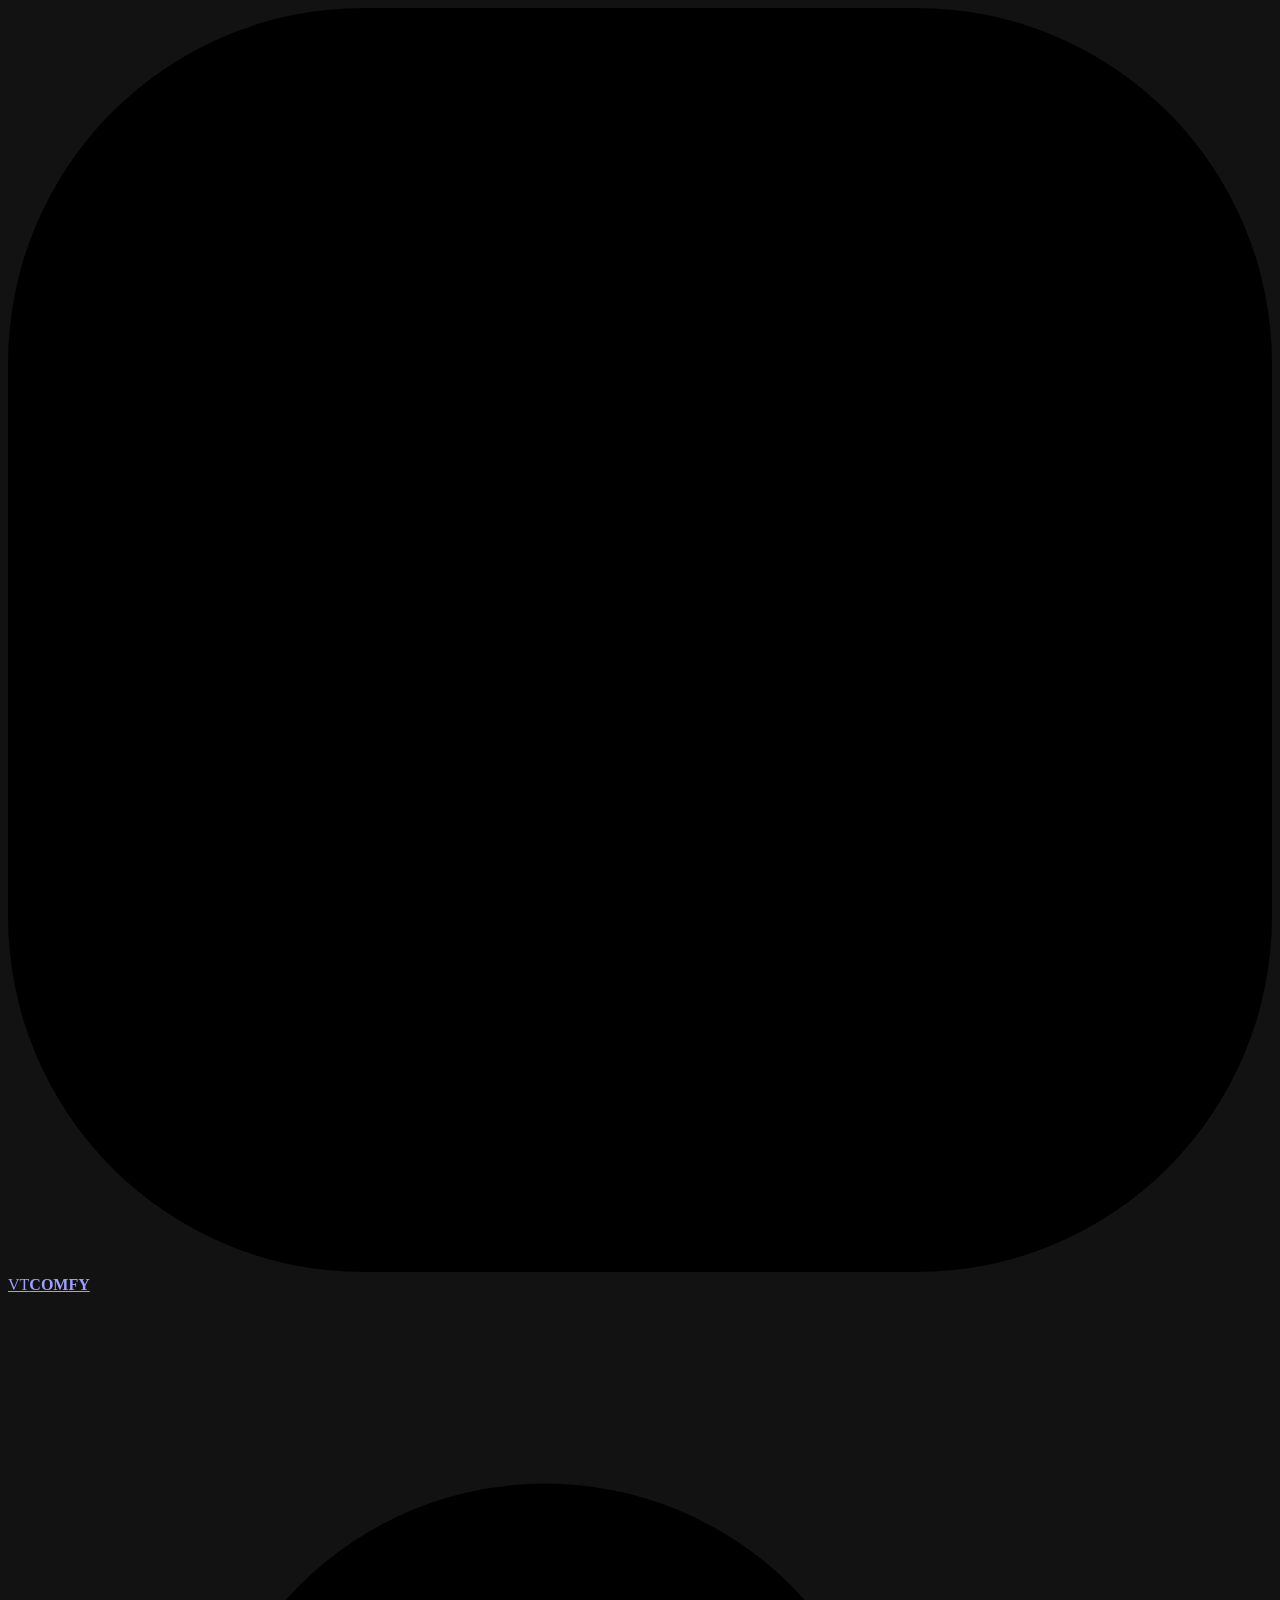
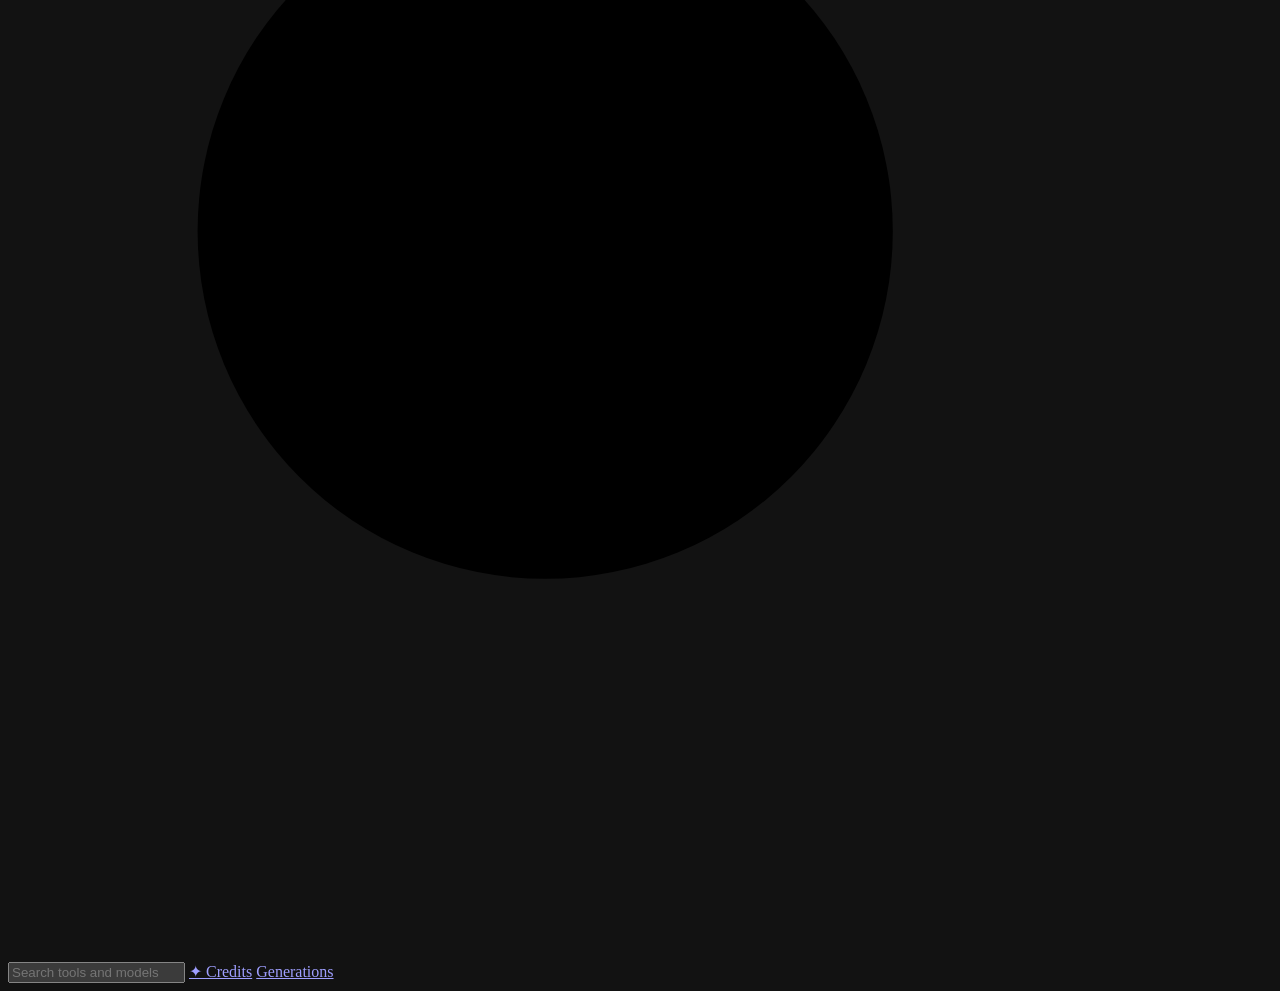
==== app/static/index.html @ 6db21778 "Adopt VTComfy creative studio interface" ====
<!doctype html>
<html lang="en">
<head>
<meta charset="utf-8">
<meta name="viewport" content="width=device-width, initial-scale=1">
<meta name="color-scheme" content="dark">
<meta name="theme-color" content="#0c0c0e">
<title>VTComfy</title>
<link rel="icon" href="data:image/svg+xml,%3Csvg xmlns='http://www.w3.org/2000/svg' viewBox='0 0 32 32'%3E%3Crect width='32' height='32' rx='9' fill='%23d1fe17'/%3E%3Ccircle cx='10' cy='11' r='3.2' fill='%23111'/%3E%3Ccircle cx='22' cy='21' r='3.2' fill='%23111'/%3E%3Cpath d='M10 11C18 11 14 21 22 21' stroke='%23111' stroke-width='2' fill='none'/%3E%3C/svg%3E">
<link rel="preconnect" href="https://fonts.googleapis.com">
<link rel="preconnect" href="https://fonts.gstatic.com" crossorigin>
<link rel="stylesheet" href="https://fonts.googleapis.com/css2?family=Inter:wght@400;500;600;700&family=Space+Grotesk:wght@500;700&display=swap">
<link rel="stylesheet" href="/static/style.css?v=39">
</head>
<body>
<header class="top">
  <a class="brand" href="#/" aria-label="VTComfy home">
    <svg class="mark" viewBox="0 0 32 32" aria-hidden="true"><rect width="32" height="32" rx="9"/><circle cx="10" cy="11" r="3.2"/><circle cx="22" cy="21" r="3.2"/><path d="M10 11C18 11 14 21 22 21"/></svg>
    <span>VT<b>COMFY</b></span>
  </a>
  <nav id="topnav" class="topnav" aria-label="Main"></nav>
  <div class="topright">
    <label class="search">
      <svg viewBox="0 0 20 20" aria-hidden="true"><circle cx="8.5" cy="8.5" r="5.5"/><path d="M13 13l4 4"/></svg>
      <input id="search" type="search" placeholder="Search tools and models" aria-label="Search tools and models" autocomplete="off">
    </label>
    <span id="mode" class="chip"></span>
    <a class="credits" href="#/usage" title="Credits and usage: partner models spend your Comfy credits">✦ Credits</a>
    <a id="gentoggle" class="gens" href="#/generations">Generations <b id="qcount" hidden>0</b></a>
  </div>
</header>
<div class="shell">
  <main id="main" class="canvas" tabindex="-1"></main>
</div>
<script src="/static/hub.js?v=39"></script>
<script src="/static/cinema.js?v=39"></script>
<script src="/static/app.js?v=39"></script>
</body>
</html>
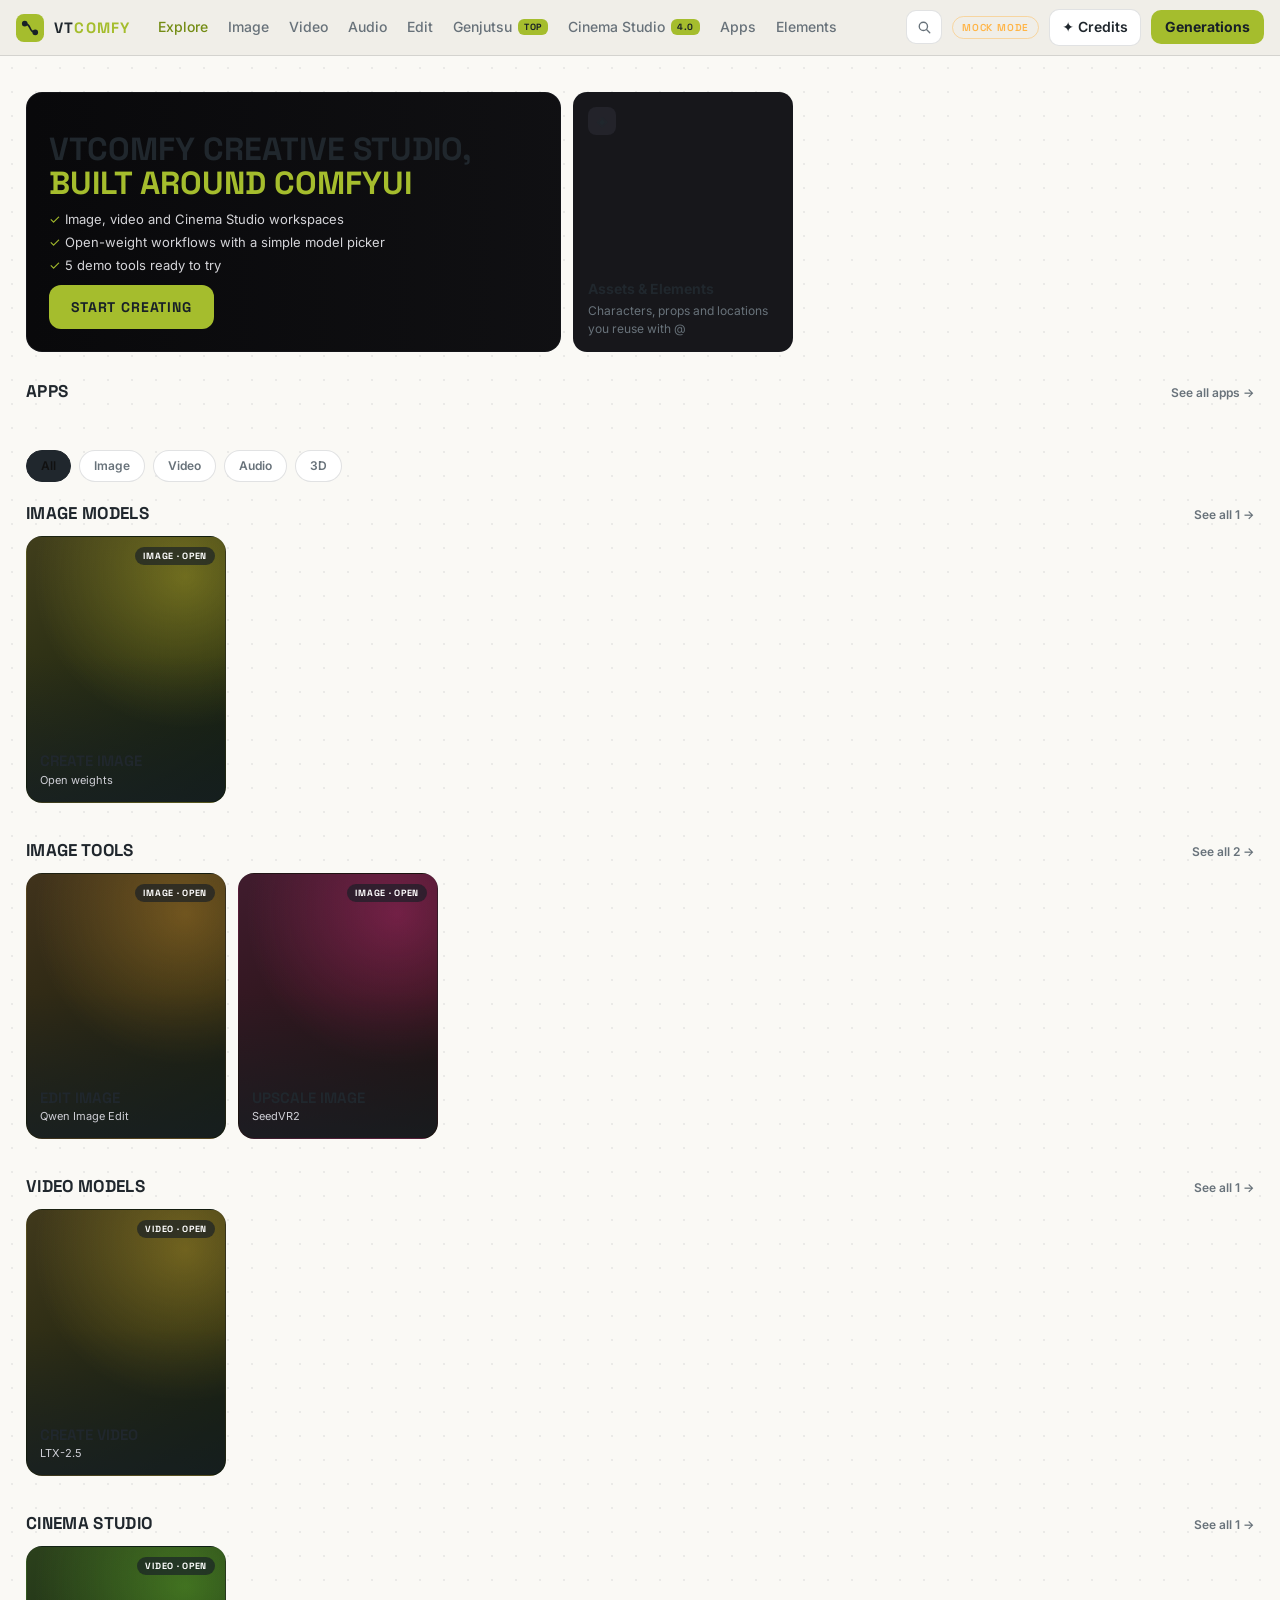
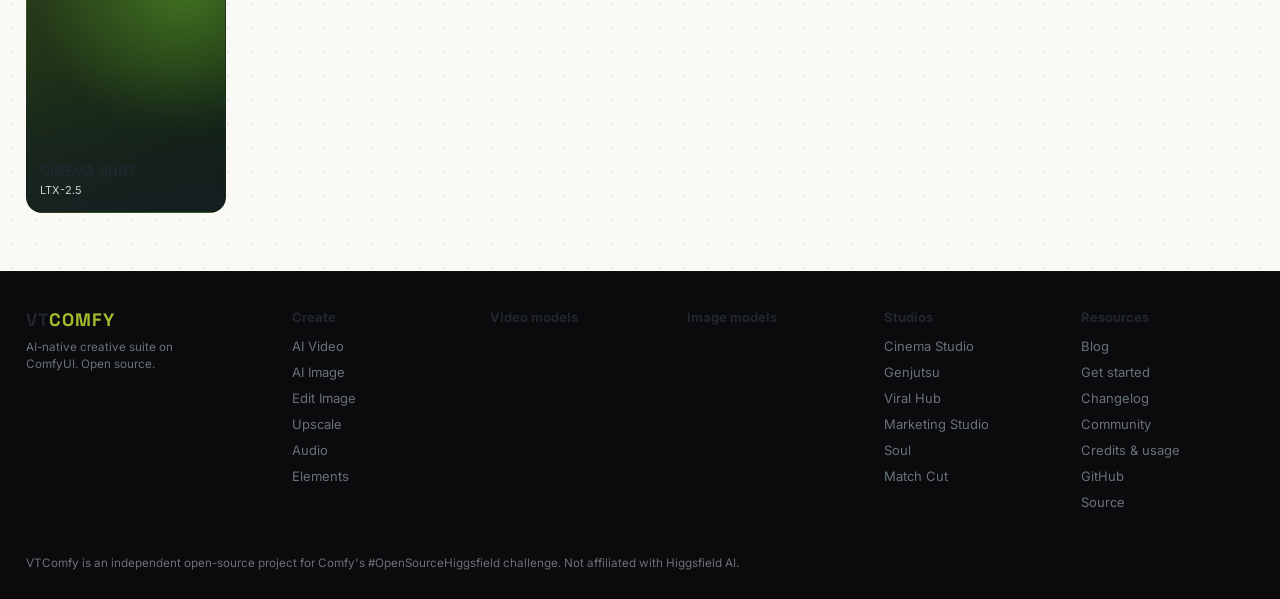
==== commit 15a75670: "Make VTComfy preview functional in demo mode" ====
--- a/app/static/index.html
+++ b/app/static/index.html
@@ -10,7 +10,7 @@
 <link rel="preconnect" href="https://fonts.googleapis.com">
 <link rel="preconnect" href="https://fonts.gstatic.com" crossorigin>
 <link rel="stylesheet" href="https://fonts.googleapis.com/css2?family=Inter:wght@400;500;600;700&family=Space+Grotesk:wght@500;700&display=swap">
-<link rel="stylesheet" href="/static/style.css?v=39">
+<link rel="stylesheet" href="style.css?v=40">
 </head>
 <body>
 <header class="top">
@@ -32,8 +32,8 @@
 <div class="shell">
   <main id="main" class="canvas" tabindex="-1"></main>
 </div>
-<script src="/static/hub.js?v=39"></script>
-<script src="/static/cinema.js?v=39"></script>
-<script src="/static/app.js?v=39"></script>
+<script src="hub.js?v=40"></script>
+<script src="cinema.js?v=40"></script>
+<script src="app.js?v=40"></script>
 </body>
 </html>
--- a/app/static/style.css
+++ b/app/static/style.css
@@ -0,0 +1,600 @@
+/* VTComfy: Higgsfield's layout (black chrome, lime accents, text top nav, left composer, generations feed)
+   with ComfyUI touches (dotted canvas, optional node-graph view with typed sockets). */
+:root {
+  color-scheme: dark;
+  --chrome: #0c0c0e;
+  --bg: #0f0f12;
+  --panel: #16161a;
+  --panel-2: #1d1d22;
+  --field: #1f1f25;
+  --node: #1c1a22;
+  --node-title: #141218;
+  --ink: #111;
+  --line: rgba(255, 255, 255, .09);
+  --line-2: rgba(255, 255, 255, .16);
+  --text: #f4f4f5;
+  --muted: #9a9aa3;
+  --accent: #d1fe17;
+  --accent-2: #f2ff59;
+  --warn: #ffb547; --bad: #ff7a7a; --good: #7ee08a; --info: #7db8ff;
+  --display: "Space Grotesk", "Inter", system-ui, sans-serif;
+  --body: Inter, system-ui, "Segoe UI", sans-serif;
+  --top: 56px;
+}
+* { box-sizing: border-box; }
+html, body { margin: 0; }
+body { background: var(--chrome); color: var(--text); font: 14px/1.45 var(--body); }
+a { color: inherit; }
+button, input, select, textarea { font: inherit; color: inherit; }
+:focus-visible { outline: 2px solid var(--accent); outline-offset: 2px; }
+.sr { position: absolute; width: 1px; height: 1px; overflow: hidden; clip: rect(0 0 0 0); white-space: nowrap; }
+.empty { color: var(--muted); font-size: 13px; }
+.grow { flex: 1; }
+.err { color: var(--bad); font-size: 13px; }
+
+/* ---------- top bar: logo + text nav (Higgsfield) ---------- */
+.top { position: sticky; top: 0; z-index: 20; display: flex; align-items: center; gap: 18px; height: var(--top); padding: 0 16px; background: var(--chrome); border-bottom: 1px solid var(--line); }
+.brand { display: flex; align-items: center; gap: 10px; text-decoration: none; font: 700 15px var(--display); letter-spacing: .08em; flex: none; }
+.brand b { color: var(--accent); }
+.mark { width: 28px; height: 28px; } .mark rect { fill: var(--accent); } .mark circle { fill: var(--ink); } .mark path { stroke: var(--ink); stroke-width: 2; fill: none; }
+.topnav { display: flex; align-items: center; gap: 0; min-width: 0; flex: 1; height: 100%; }
+.topnav::-webkit-scrollbar { display: none; }
+.topnav .navlink { display: inline-flex; align-items: center; gap: 6px; padding: 7px 10px; border-radius: 9px; text-decoration: none; color: var(--muted); font-weight: 500; white-space: nowrap; }
+.topnav .navlink:hover, .navitem:focus-within .navlink { color: var(--text); background: #18181c; }
+.topnav .navlink[aria-current="page"] { color: var(--accent); }
+.tag { flex: none; align-self: center; line-height: 1.3; white-space: nowrap; font: 700 9px var(--display); letter-spacing: .06em; text-transform: uppercase; padding: 2px 6px; border-radius: 6px; background: var(--accent); color: var(--ink); }
+.tag.t-new { background: #c6ff3d; } .tag.t-open { background: #2f3a1a; color: var(--accent); }
+.topright { display: flex; align-items: center; gap: 10px; flex: none; }
+.search { display: flex; align-items: center; gap: 8px; width: 240px; padding: 0 12px; height: 34px; border-radius: 10px; background: #18181c; border: 1px solid var(--line); }
+.search:focus-within { border-color: var(--accent); }
+.search svg { width: 15px; height: 15px; stroke: var(--muted); fill: none; stroke-width: 1.8; stroke-linecap: round; flex: none; }
+.search input { flex: 1; min-width: 0; background: none; border: 0; outline: 0; }
+.chip { font: 600 10px var(--display); letter-spacing: .08em; text-transform: uppercase; padding: 4px 9px; border-radius: 999px; border: 1px solid var(--line); color: var(--muted); white-space: nowrap; }
+.chip.mock { color: var(--warn); border-color: rgba(255, 181, 71, .45); }
+.chip.live { color: var(--good); border-color: rgba(126, 224, 138, .45); }
+.credits { padding: 7px 12px; border-radius: 10px; background: #18181c; border: 1px solid var(--line); text-decoration: none; font-weight: 600; white-space: nowrap; }
+.credits:hover { border-color: var(--accent); }
+.gens { display: inline-flex; align-items: center; gap: 8px; height: 34px; padding: 0 14px; border-radius: 10px; background: var(--accent); color: var(--ink); text-decoration: none; font-weight: 700; white-space: nowrap; }
+.gens b { background: var(--ink); color: var(--accent); border-radius: 999px; padding: 0 7px; min-width: 20px; text-align: center; font-size: 12px; }
+
+/* ---------- layout + sidebar ---------- */
+.shell { display: block; min-height: calc(100vh - var(--top)); }
+#rail { position: sticky; top: var(--top); align-self: start; height: calc(100vh - var(--top)); overflow-y: auto; padding: 10px 6px 20px; border-right: 1px solid var(--line); background: var(--chrome); scrollbar-width: thin; }
+.ritem { display: flex; flex-direction: column; align-items: center; gap: 4px; padding: 8px 2px 7px; margin-bottom: 2px; border-radius: 12px; text-decoration: none; color: var(--muted); }
+.ritem:hover { background: #17171b; color: var(--text); }
+.ritem[aria-current="page"] { background: #1c1c21; color: var(--text); }
+.ritem .ico { display: grid; place-items: center; width: 36px; height: 36px; border-radius: 11px; font-size: 16px; background: #18181c; border: 1px solid var(--line); }
+.ritem[aria-current="page"] .ico { background: var(--accent); color: var(--ink); border-color: var(--accent); }
+.ritem .ico.studio { font: 700 11px var(--display); color: var(--c); background: color-mix(in srgb, var(--c) 14%, #141417); border-color: color-mix(in srgb, var(--c) 30%, transparent); }
+.ritem[aria-current="page"] .ico.studio { background: var(--c); color: var(--ink); }
+.ritem .nm { font-size: 10px; line-height: 1.15; text-align: center; max-width: 76px; overflow-wrap: anywhere; }
+.rlabel { margin: 14px 0 6px; text-align: center; font: 700 9px var(--display); letter-spacing: .14em; text-transform: uppercase; color: #6c6c74; }
+.canvas { position: relative; min-width: 0; min-height: calc(100vh - var(--top)); padding: 22px 26px 60px; outline: 0; container-type: inline-size;
+  background-color: var(--bg); background-image: radial-gradient(circle, rgba(255, 255, 255, .055) 1px, transparent 1.3px); background-size: 24px 24px; }
+
+/* ---------- headings, badges ---------- */
+.marker { margin: 0 0 8px; font: 700 clamp(22px, 3vw, 34px)/1.3 var(--display); text-transform: uppercase; }
+.marker span { background: var(--accent-2); color: var(--ink); padding: .04em .3em; border-radius: 6px; -webkit-box-decoration-break: clone; box-decoration-break: clone; }
+.sub { color: var(--muted); margin: 0 0 16px; display: flex; gap: 8px; flex-wrap: wrap; align-items: center; }
+.back { color: var(--muted); text-decoration: none; font: 600 12px var(--display); letter-spacing: .08em; text-transform: uppercase; }
+.back:hover { color: var(--accent); }
+.badge { font: 600 10px var(--display); letter-spacing: .08em; text-transform: uppercase; padding: 3px 8px; border-radius: 999px; border: 1px solid var(--line-2); color: var(--muted); white-space: nowrap; }
+.badge.A { color: var(--accent); border-color: rgba(209, 254, 23, .45); } .badge.B { color: var(--info); border-color: rgba(125, 184, 255, .45); }
+.badge.partner { color: var(--warn); border-color: rgba(255, 181, 71, .45); }
+
+/* ---------- explore: hero, filters, rows of media cards ---------- */
+.hero { position: relative; overflow: hidden; display: flex; align-items: flex-end; min-height: 300px; margin-bottom: 22px; border-radius: 22px; border: 1px solid var(--line); background: linear-gradient(135deg, #1d2410, #0d0d10); }
+.hero .bg { position: absolute; inset: 0; width: 100%; height: 100%; object-fit: cover; opacity: .8; }
+.hero::after { content: ""; position: absolute; inset: 0; background: linear-gradient(90deg, rgba(8, 8, 10, .94) 10%, rgba(8, 8, 10, .35) 62%, transparent), linear-gradient(transparent 55%, rgba(8, 8, 10, .7)); }
+.htext { position: relative; z-index: 1; max-width: 600px; padding: 30px; display: grid; gap: 10px; }
+.eyebrow { font: 700 11px var(--display); letter-spacing: .16em; color: var(--accent); }
+.htext h2 { margin: 0; font: 700 clamp(28px, 4vw, 48px)/1.02 var(--display); text-transform: uppercase; }
+.htext p { margin: 0; color: #d4d4d8; max-width: 50ch; }
+.hbtns { display: flex; gap: 10px; flex-wrap: wrap; margin-top: 6px; }
+.go { display: inline-flex; align-items: center; justify-content: center; gap: 10px; height: 44px; padding: 0 22px; border: 0; border-radius: 12px; background: var(--accent); color: var(--ink); font: 700 14px var(--display); letter-spacing: .06em; text-transform: uppercase; cursor: pointer; text-decoration: none; }
+.go:hover:not(:disabled) { filter: brightness(1.07); } .go:disabled { opacity: .5; cursor: default; }
+.go .cost { font: 700 13px var(--body); letter-spacing: 0; opacity: .85; }
+.ghost { display: inline-flex; align-items: center; height: 44px; padding: 0 20px; border-radius: 12px; border: 1px solid rgba(255, 255, 255, .25); text-decoration: none; font: 700 13px var(--display); letter-spacing: .06em; text-transform: uppercase; }
+.ghost:hover { border-color: var(--accent); color: var(--accent); }
+.filters { display: flex; gap: 8px; flex-wrap: wrap; margin-bottom: 20px; }
+.filters.inline { margin: 0; }
+.fpill { height: 32px; padding: 0 14px; border-radius: 999px; border: 1px solid var(--line); background: #17171b; cursor: pointer; font-weight: 600; font-size: 12px; color: var(--muted); }
+.fpill:hover { color: var(--text); }
+.fpill[aria-pressed="true"] { background: var(--text); color: #111; border-color: var(--text); }
+.row { margin-bottom: 28px; }
+.rowhead { display: flex; align-items: baseline; justify-content: space-between; margin-bottom: 12px; }
+.rowhead h3 { margin: 0; font: 700 17px var(--display); letter-spacing: .02em; text-transform: uppercase; }
+.more { color: var(--muted); text-decoration: none; font-weight: 600; font-size: 12px; }
+.more:hover { color: var(--accent); }
+.strip { display: flex; gap: 12px; overflow-x: auto; padding-bottom: 8px; scroll-snap-type: x proximity; scrollbar-width: thin; }
+.strip .card { flex: 0 0 200px; scroll-snap-align: start; }
+.cards { display: grid; grid-template-columns: repeat(auto-fill, minmax(190px, 1fr)); gap: 14px; }
+.card { position: relative; display: block; overflow: hidden; aspect-ratio: 3 / 4; border: 1px solid var(--line); border-radius: 16px; text-decoration: none;
+  background: radial-gradient(circle at 80% 15%, hsl(var(--h) 80% 55% / .35), transparent 55%), linear-gradient(150deg, hsl(var(--h) 40% 18%), hsl(calc(var(--h) + 50) 45% 7%)); transition: transform .15s, border-color .15s; }
+.card:hover { transform: translateY(-3px); border-color: var(--accent); }
+.card .bg { position: absolute; inset: 0; width: 100%; height: 100%; object-fit: cover; }
+.card::after { content: ""; position: absolute; inset: 0; background: linear-gradient(transparent 45%, rgba(0, 0, 0, .85)); }
+.card .pill, .card .ckind { position: absolute; z-index: 2; top: 10px; padding: 3px 8px; border-radius: 999px; font: 700 9px var(--display); letter-spacing: .08em; text-transform: uppercase; backdrop-filter: blur(6px); }
+.card .pill { left: 10px; background: var(--accent); color: var(--ink); } .card .pill.dim { background: #34343c; color: var(--muted); }
+.card .ckind { right: 10px; background: rgba(0, 0, 0, .55); color: #fff; }
+.card .ctext { position: absolute; z-index: 2; left: 0; right: 0; bottom: 0; padding: 13px; display: grid; gap: 3px; }
+.card .ctext b { font: 700 15px/1.15 var(--display); text-transform: uppercase; display: -webkit-box; -webkit-line-clamp: 3; -webkit-box-orient: vertical; overflow: hidden; }
+.card .ctext small { color: #cfcfd6; font-size: 11px; white-space: nowrap; overflow: hidden; text-overflow: ellipsis; }
+
+/* ---------- create layout: composer panel left, history right ---------- */
+.fhead { display: flex; align-items: center; justify-content: space-between; gap: 12px; margin-bottom: 4px; }
+.seg { display: inline-flex; padding: 3px; border-radius: 10px; background: #17171b; border: 1px solid var(--line); }
+.seg button { height: 26px; padding: 0 11px; border: 0; border-radius: 7px; background: none; cursor: pointer; font-weight: 600; font-size: 11px; color: var(--muted); }
+.seg button[aria-pressed="true"] { background: #2a2a31; color: var(--text); }
+.create { display: grid; grid-template-columns: minmax(300px, 360px) minmax(0, 1fr); gap: 18px; align-items: start; }
+.create.ws { margin: -8px -8px 0; }
+.panel { position: sticky; top: calc(var(--top) + 14px); display: grid; gap: 12px; padding: 12px; border-radius: 18px; background: var(--panel); border: 1px solid var(--line); max-height: calc(100vh - var(--top) - 28px); overflow-y: auto; scrollbar-width: thin; }
+.wtabs { display: flex; gap: 4px; overflow-x: auto; scrollbar-width: none; }
+.wtabs a { padding: 6px 9px; border-radius: 8px; text-decoration: none; color: var(--muted); font-weight: 600; font-size: 13px; white-space: nowrap; }
+.wtabs a:hover { color: var(--text); }
+.wtabs a[aria-selected="true"] { color: var(--text); box-shadow: inset 0 -2px var(--text); border-radius: 0; }
+.pcard { position: relative; overflow: hidden; display: flex; align-items: flex-end; height: 120px; border-radius: 12px; border: 1px solid var(--line);
+  background: linear-gradient(150deg, hsl(var(--h) 40% 22%), hsl(calc(var(--h) + 50) 45% 8%)); }
+.pcard .bg { position: absolute; inset: 0; width: 100%; height: 100%; object-fit: cover; }
+.pcard::after { content: ""; position: absolute; inset: 0; background: linear-gradient(transparent 30%, rgba(0, 0, 0, .8)); }
+.pctext { position: relative; z-index: 1; display: grid; padding: 10px 12px; }
+.pctext b { font: 700 17px var(--display); color: var(--accent); text-transform: uppercase; }
+.pctext small { color: #ddd; font-size: 11px; }
+.modelbtn { display: flex; align-items: center; gap: 10px; width: 100%; padding: 8px 10px; border-radius: 12px; border: 1px solid var(--line); background: var(--panel-2); cursor: pointer; text-align: left; }
+.modelbtn:hover { border-color: var(--line-2); }
+.mico { display: grid; place-items: center; width: 30px; height: 30px; border-radius: 8px; flex: none; font: 700 10px var(--display); color: #fff; background: linear-gradient(135deg, hsl(var(--h) 60% 40%), hsl(calc(var(--h) + 60) 60% 25%)); }
+.mtext { display: grid; flex: 1; min-width: 0; } .mtext small { color: var(--muted); font-size: 11px; } .mtext b { white-space: nowrap; overflow: hidden; text-overflow: ellipsis; }
+.chev { color: var(--muted); font-size: 18px; }
+.uploads { display: flex; gap: 10px; flex-wrap: wrap; }
+.ufield { display: grid; gap: 5px; width: 104px; }
+.utile { position: relative; display: grid; place-items: center; align-content: center; gap: 2px; width: 104px; height: 104px; overflow: hidden; cursor: pointer; border: 1.5px dashed rgba(255, 255, 255, .2); border-radius: 14px; background: var(--panel-2); color: var(--muted); text-align: center; }
+.utile.small { width: 52px; height: 52px; border-radius: 11px; flex: none; }
+.utile:hover, .utile.over, .utile:focus-within { border-color: var(--accent); color: var(--text); }
+.utile .plus { font-size: 22px; line-height: 1; } .utile.small .plus { font-size: 18px; }
+.utile .cap { font-size: 11px; padding: 0 6px; overflow-wrap: anywhere; }
+.utile img { position: absolute; inset: 0; width: 100%; height: 100%; object-fit: cover; }
+.utile img:not([hidden]) ~ .plus, .utile img:not([hidden]) ~ .cap { display: none; }
+.field { display: grid; gap: 7px; }
+.field.prompt { padding: 10px; border-radius: 12px; background: var(--panel-2); border: 1px solid var(--line); }
+.field.prompt textarea { background: transparent; border: 0; padding: 0; min-height: 84px; }
+.prow2 { display: flex; gap: 6px; }
+.flabel { font-weight: 600; font-size: 12px; color: var(--muted); } .flabel b { color: var(--accent); }
+.fhint { font-size: 11px; color: var(--muted); }
+.opts { display: flex; flex-wrap: wrap; gap: 6px; }
+.opts button { min-height: 32px; padding: 5px 11px; border-radius: 10px; border: 1px solid var(--line); background: var(--panel-2); cursor: pointer; font-size: 12px; font-weight: 500; }
+.opts button:hover { border-color: var(--line-2); }
+.opts button[aria-checked="true"] { border-color: var(--accent); background: rgba(209, 254, 23, .1); color: var(--accent); }
+.chiprow { display: flex; flex-wrap: wrap; gap: 6px; }
+.chipctl { position: relative; display: inline-flex; align-items: center; gap: 6px; height: 34px; padding: 0 11px; border-radius: 10px; background: var(--panel-2); border: 1px solid var(--line); font-weight: 600; font-size: 12px; cursor: pointer; white-space: nowrap; }
+.chipctl:hover, .chipctl:focus-within { border-color: var(--line-2); }
+.chipctl .cico { color: var(--muted); font-size: 12px; }
+.chipctl select { position: absolute; inset: 0; opacity: 0; cursor: pointer; width: 100%; }
+.chipctl select option { background: var(--panel); color: var(--text); }
+.chipctl .clab { color: var(--muted); font-weight: 500; }
+.chipctl input { width: 64px; background: transparent; border: 0; outline: 0; text-align: right; }
+.mini { padding: 4px 10px; border-radius: 8px; border: 1px solid var(--line); background: #24242a; cursor: pointer; font-weight: 600; font-size: 11px; color: var(--muted); }
+.mini:hover, .libbtn:hover { color: var(--accent); border-color: var(--accent); }
+.libbtn { justify-self: start; padding: 3px 9px; border-radius: 999px; border: 1px solid var(--line); background: #1d1d22; color: var(--muted); cursor: pointer; font-size: 11px; font-weight: 600; }
+textarea { width: 100%; resize: vertical; padding: 10px 12px; background: var(--field); border: 1px solid var(--line); border-radius: 10px; outline: 0; }
+.panel select, .panel input[type="number"] { width: 100%; padding: 8px 10px; background: var(--field); border: 1px solid var(--line); border-radius: 10px; }
+.panel .chipctl input[type="number"] { width: 64px; padding: 0; background: transparent; border: 0; }
+.adv summary { cursor: pointer; font-weight: 600; font-size: 12px; color: var(--muted); margin-bottom: 8px; }
+.gen { display: grid; gap: 7px; position: sticky; bottom: -12px; padding: 10px 0 2px; background: linear-gradient(transparent, var(--panel) 25%); }
+.gen .fine { color: var(--muted); font-size: 11px; text-align: center; }
+.go.wide { width: 100%; height: 48px; font-size: 15px; }
+
+/* ---------- generations gallery ---------- */
+.results { min-width: 0; }
+.ghead { display: flex; align-items: center; gap: 12px; flex-wrap: wrap; margin-bottom: 12px; }
+.gtab { display: inline-flex; align-items: center; gap: 4px; padding: 6px 11px; border-radius: 9px; background: #1a1a1f; border: 1px solid var(--line); font-weight: 600; font-size: 12px; }
+.gallery { display: grid; gap: 10px; align-items: start; grid-template-columns: repeat(auto-fill, minmax(240px, 1fr)); }
+.gallery.size-s { grid-template-columns: repeat(auto-fill, minmax(160px, 1fr)); }
+.gallery.size-l { grid-template-columns: repeat(auto-fill, minmax(360px, 1fr)); }
+.gallery h4 { grid-column: 1 / -1; margin: 4px 0 0; font-weight: 600; font-size: 12px; color: var(--muted); }
+.gcard { position: relative; margin: 0; overflow: hidden; border-radius: 14px; background: #141417; border: 1px solid var(--line); }
+.gcard .gmedia { display: block; width: 100%; max-height: 520px; object-fit: contain; background: #000; }
+.gcard figcaption { position: absolute; left: 0; right: 0; bottom: 0; display: grid; gap: 4px; padding: 30px 10px 10px; background: linear-gradient(transparent, rgba(0, 0, 0, .85) 45%); opacity: 0; transition: opacity .15s; pointer-events: none; }
+.gcard:hover figcaption, .gcard:focus-within figcaption { opacity: 1; pointer-events: auto; }
+.gcard.video figcaption { bottom: 46px; padding-bottom: 6px; }
+.gtitle { font: 700 12px var(--display); text-transform: uppercase; }
+.gprompt { font-size: 12px; color: #d4d4d8; display: -webkit-box; -webkit-line-clamp: 2; -webkit-box-orient: vertical; overflow: hidden; }
+.gacts { display: flex; gap: 6px; margin-top: 2px; }
+.gact { display: grid; place-items: center; width: 30px; height: 30px; border-radius: 9px; border: 1px solid var(--line-2); background: rgba(20, 20, 24, .85); cursor: pointer; text-decoration: none; font-size: 13px; }
+.gact:hover { border-color: var(--accent); color: var(--accent); }
+.gwait { display: grid; place-items: center; align-content: center; gap: 10px; aspect-ratio: 16 / 10; background: repeating-linear-gradient(135deg, #17171b 0 14px, #1b1b20 14px 28px); color: var(--muted); }
+.gwait.err { color: var(--bad); padding: 12px; text-align: center; }
+.spin { width: 26px; height: 26px; border-radius: 50%; border: 3px solid rgba(255, 255, 255, .15); border-top-color: var(--accent); animation: spin 1s linear infinite; }
+@keyframes spin { to { transform: rotate(360deg); } }
+.gaudio { display: grid; gap: 8px; padding: 18px 10px 10px; font-size: 26px; text-align: center; background: #18181d; }
+.gaudio audio { width: 100%; }
+.gcard.audio figcaption { position: static; opacity: 1; background: none; padding: 0 10px 10px; }
+.gempty { grid-column: 1 / -1; display: grid; place-items: center; gap: 6px; padding: 70px 20px; border: 1px dashed var(--line-2); border-radius: 16px; color: var(--muted); text-align: center; }
+.gempty b { color: var(--text); font: 700 18px var(--display); text-transform: uppercase; }
+
+/* ---------- workspace with bottom prompt bar (Image, Audio) ---------- */
+.wsbar { display: grid; gap: 12px; padding-bottom: 170px; }
+.wstop { display: flex; align-items: center; gap: 10px; }
+.wsbar .wtabs a[aria-selected="true"] { background: #1d1d22; box-shadow: none; border-radius: 8px; }
+.pbar { position: fixed; z-index: 15; left: 50%; transform: translateX(-50%); bottom: 18px; width: min(880px, calc(100vw - 40px));
+  display: grid; gap: 8px; padding: 12px; border-radius: 18px; background: rgba(28, 28, 33, .96); border: 1px solid var(--line-2); box-shadow: 0 18px 60px rgba(0, 0, 0, .6); backdrop-filter: blur(12px); }
+.pbrow { display: flex; gap: 8px; align-items: flex-start; }
+.pbrow textarea { flex: 1; min-height: 52px; background: transparent; border: 0; padding: 6px 4px; resize: none; }
+.pbrow2 { display: flex; gap: 6px; align-items: center; flex-wrap: wrap; }
+.pbar .modelbtn { width: auto; padding: 4px 10px 4px 4px; border-radius: 10px; height: 34px; }
+.pbar .modelbtn .mico { width: 26px; height: 26px; } .pbar .mtext small { display: none; }
+.pbar .go.wide { width: auto; height: 44px; padding: 0 26px; }
+.pbar .err { max-width: 260px; }
+
+/* ---------- model picker popover ---------- */
+.picker { position: fixed; z-index: 60; width: 370px; max-height: 430px; display: grid; grid-template-rows: auto 1fr; gap: 6px; padding: 8px; border-radius: 16px; background: #18181d; border: 1px solid var(--line-2); box-shadow: 0 24px 70px rgba(0, 0, 0, .7); }
+.picker input { padding: 9px 12px; border-radius: 10px; background: #111114; border: 1px solid var(--line); outline: 0; }
+.plist { overflow-y: auto; display: grid; gap: 2px; align-content: start; scrollbar-width: thin; }
+.phead { padding: 6px 8px; color: var(--muted); font-size: 11px; font-weight: 600; }
+.prow { display: flex; align-items: center; gap: 10px; padding: 7px 8px; border-radius: 10px; border: 0; background: none; cursor: pointer; text-align: left; }
+.prow:hover, .prow:focus-visible { background: #24242a; }
+.prow[aria-selected="true"] { background: #222228; }
+.ptext { display: grid; flex: 1; min-width: 0; }
+.ptext b { display: flex; align-items: center; gap: 6px; font-size: 13px; }
+.ptext small { color: var(--muted); font-size: 11px; white-space: nowrap; overflow: hidden; text-overflow: ellipsis; }
+.check { color: var(--accent); font-weight: 700; }
+
+/* ---------- assets ---------- */
+.uprow { display: flex; gap: 10px; align-items: center; margin-bottom: 16px; flex-wrap: wrap; }
+.uprow .go { cursor: pointer; }
+.uprow select, .ameta select { padding: 7px 9px; background: var(--field); border: 1px solid var(--line); border-radius: 9px; }
+.cards.assets { grid-template-columns: repeat(auto-fill, minmax(160px, 1fr)); }
+.acard { display: grid; overflow: hidden; padding: 0; text-align: left; border: 1px solid var(--line); border-radius: 14px; background: var(--panel); color: var(--text); }
+button.acard { cursor: pointer; } button.acard:hover { border-color: var(--accent); }
+.athumb { aspect-ratio: 1; background: #000; display: grid; place-items: center; overflow: hidden; }
+.athumb img, .athumb video { width: 100%; height: 100%; object-fit: cover; }
+.athumb .aud { display: grid; gap: 6px; padding: 10px; font-size: 26px; text-align: center; } .athumb audio { width: 100%; }
+.ameta { display: grid; grid-template-columns: 1fr auto; gap: 6px; padding: 8px; align-items: center; }
+.ameta select { grid-column: 1 / -1; }
+.ameta small { color: var(--muted); grid-column: 1 / -1; }
+.aname { min-width: 0; padding: 5px 7px; background: transparent; border: 1px solid transparent; border-radius: 8px; font-weight: 600; }
+input.aname:hover, input.aname:focus { border-color: var(--line); background: var(--field); outline: 0; }
+.adel { width: 28px; height: 28px; border-radius: 8px; border: 1px solid var(--line); background: none; color: var(--muted); cursor: pointer; }
+.adel:hover { color: var(--bad); border-color: var(--bad); }
+.modal { position: fixed; inset: 0; z-index: 70; display: grid; place-items: center; padding: 20px; background: rgba(0, 0, 0, .65); backdrop-filter: blur(4px); }
+.mbox { width: min(820px, 100%); max-height: 80vh; overflow-y: auto; padding: 18px; border-radius: 20px; background: #141417; border: 1px solid var(--line-2); }
+.mhead { display: flex; justify-content: space-between; align-items: center; margin-bottom: 14px; font: 700 14px var(--display); letter-spacing: .08em; text-transform: uppercase; }
+
+/* ---------- node-graph view (ComfyUI) ---------- */
+.graph { position: relative; display: flex; align-items: center; gap: 56px; }
+.graph .links { position: absolute; inset: 0; width: 100%; height: 100%; pointer-events: none; overflow: visible; }
+.col { position: relative; z-index: 1; display: grid; gap: 18px; flex: 0 0 270px; } .col:empty { display: none; }
+.node { position: relative; z-index: 1; background: var(--node); border: 1px solid var(--line); border-radius: 14px; box-shadow: 0 10px 28px rgba(0, 0, 0, .4); }
+.ntitle { display: flex; align-items: center; gap: 8px; padding: 8px 12px; background: var(--node-title); border-bottom: 1px solid var(--line); border-radius: 13px 13px 0 0; font: 700 11px var(--display); letter-spacing: .1em; text-transform: uppercase; }
+.ntitle .dot { width: 10px; height: 10px; border-radius: 50%; background: var(--c, var(--accent)); flex: none; }
+.ntitle .ntype { margin-left: auto; color: var(--muted); font-size: 10px; }
+.ntitle .req { color: var(--accent); }
+.nbody { display: grid; gap: 10px; padding: 12px; }
+.sock { width: 12px; height: 12px; border-radius: 50%; background: var(--k); border: 2px solid var(--bg); box-shadow: 0 0 0 1px rgba(255, 255, 255, .22); flex: none; }
+.node > .sock { position: absolute; z-index: 2; top: 13px; }
+.node > .sock.out { right: -7px; } .node > .sock.in { left: -7px; }
+.fnode { flex: 0 0 310px; border-color: rgba(209, 254, 23, .45); }
+.fnode .hf { color: var(--muted); font-size: 12px; }
+.slot { position: relative; display: flex; align-items: center; gap: 8px; font-size: 13px; padding: 2px 0; }
+.slot .sock { position: absolute; top: 50%; margin-top: -6px; }
+.slot.in .sock { left: -20px; } .slot.out { justify-content: flex-end; } .slot.out .sock { right: -20px; }
+.chips { display: flex; flex-wrap: wrap; gap: 6px; }
+.chips span { font-size: 11px; padding: 3px 8px; border-radius: 8px; background: var(--field); border: 1px solid var(--line); color: var(--muted); }
+.note { color: var(--muted); font-size: 12px; margin: 0; }
+.onode { flex: 1 1 260px; min-width: 240px; max-width: 520px; }
+.preview { display: grid; gap: 10px; min-height: 180px; align-content: start; }
+.preview .gcard figcaption { opacity: 1; position: static; background: none; padding: 8px; }
+.widget { display: flex; align-items: center; justify-content: space-between; gap: 10px; padding: 4px 6px 4px 12px; background: var(--field); border: 1px solid var(--line); border-radius: 10px; min-height: 34px; }
+.widget label { color: var(--muted); font-size: 12px; }
+.widget select, .widget input[type="number"] { width: auto; max-width: 140px; background: transparent; border: 0; padding: 4px 6px; text-align: right; }
+.widget select option { background: var(--node); }
+.drop { display: grid; place-items: center; gap: 6px; min-height: 96px; padding: 12px; text-align: center; cursor: pointer; border: 1.5px dashed rgba(255, 255, 255, .22); border-radius: 12px; background: var(--field); color: var(--muted); font-size: 12px; }
+.drop:hover, .drop.over, .drop:focus-within { border-color: var(--accent); color: var(--text); }
+.drop img { max-width: 100%; max-height: 120px; border-radius: 8px; }
+.runbar { position: sticky; bottom: 18px; z-index: 4; display: flex; align-items: center; gap: 14px; margin-top: 26px; padding: 10px 12px 10px 18px; background: rgba(20, 20, 24, .9); backdrop-filter: blur(10px); border: 1px solid var(--line); border-radius: 16px; }
+.runbar .sum { flex: 1; color: var(--muted); font-size: 13px; min-width: 0; }
+.runbar kbd { font: 600 11px var(--display); padding: 2px 6px; border: 1px solid var(--line); border-radius: 6px; color: var(--muted); }
+.runbar .go.wide { width: auto; }
+
+/* ---------- responsive ---------- */
+@container (max-width: 940px) {
+  .graph { flex-direction: column; align-items: stretch; gap: 18px; }
+  .graph .links, .graph .node > .sock, .graph .slot .sock { display: none; }
+  .col, .fnode, .onode { flex: none; width: 100%; }
+  .create { grid-template-columns: 1fr; } .panel { position: static; max-height: none; }
+}
+@media (max-width: 1180px) { .search { width: 170px; } .credits { display: none; } }
+@media (max-width: 900px) {
+  .canvas { padding: 18px 14px 60px; }
+  .top { gap: 10px; padding: 0 12px; } .brand span, .chip, .search { display: none; }
+  .pbar { left: 50%; width: calc(100vw - 24px); bottom: 10px; }
+}
+@media (prefers-reduced-motion: reduce) { * { transition: none !important; animation: none !important; } }
+
+/* ---------- top-nav hover menus (higgsfield.ai) ---------- */
+.navitem { position: relative; height: 100%; display: flex; align-items: center; }
+.menu { display: none; position: absolute; top: calc(100% - 4px); left: -8px; z-index: 40; grid-auto-flow: column; grid-auto-columns: minmax(190px, max-content); gap: 18px;
+  padding: 16px; border-radius: 16px; background: #141417; border: 1px solid var(--line-2); box-shadow: 0 24px 70px rgba(0, 0, 0, .7); }
+.navitem:hover .menu, .navitem:focus-within .menu { display: grid; }
+.mcol { display: grid; align-content: start; gap: 2px; }
+.mhead2 { padding: 2px 8px 6px; font: 700 10px var(--display); letter-spacing: .14em; text-transform: uppercase; color: #6f6f78; }
+.mlink { display: grid; gap: 1px; padding: 6px 8px; border-radius: 9px; text-decoration: none; }
+.mlink:hover, .mlink:focus-visible { background: #202026; }
+.mlt { display: flex; align-items: center; gap: 6px; font-weight: 600; font-size: 13px; white-space: nowrap; max-width: 250px; overflow: hidden; text-overflow: ellipsis; }
+.mlink small { color: var(--muted); font-size: 11px; white-space: nowrap; max-width: 240px; overflow: hidden; text-overflow: ellipsis; }
+@media (max-width: 1700px) { .navitem.lo { display: none; } }
+
+/* ---------- explore (higgsfield.ai home) ---------- */
+.banners { display: grid; grid-template-columns: repeat(3, minmax(0, 1fr)); gap: 12px; margin-bottom: 14px; }
+.banner { display: grid; gap: 4px; text-decoration: none; }
+.bmedia { position: relative; display: block; aspect-ratio: 16 / 9; overflow: hidden; border-radius: 14px; border: 1px solid var(--line); background: linear-gradient(135deg, #1f2412, #101013); }
+.bmedia .bg { position: absolute; inset: 0; width: 100%; height: 100%; object-fit: cover; transition: transform .3s; }
+.banner:hover .bg { transform: scale(1.03); }
+.banner b { margin-top: 6px; font: 700 14px var(--display); letter-spacing: .02em; }
+.banner small { color: var(--muted); font-size: 12px; }
+.promogrid { display: grid; grid-template-columns: minmax(0, 1.1fr) minmax(0, 1.4fr); gap: 12px; margin-bottom: 28px; }
+.promo { position: relative; overflow: hidden; min-height: 260px; display: flex; align-items: flex-end; border-radius: 16px; border: 1px solid var(--line); background: #141417; }
+.promo .bg { position: absolute; inset: 0; width: 100%; height: 100%; object-fit: cover; opacity: .55; }
+.promo::after { content: ""; position: absolute; inset: 0; background: linear-gradient(90deg, rgba(8, 8, 10, .92), rgba(8, 8, 10, .35)); }
+.ptext2 { position: relative; z-index: 1; display: grid; gap: 10px; padding: 22px; justify-items: start; }
+.ptext2 h2 { margin: 0; font: 700 clamp(22px, 2.6vw, 32px)/1.05 var(--display); text-transform: uppercase; }
+.ptext2 h2 span { color: var(--accent); }
+.ptext2 ul { margin: 0; padding: 0; list-style: none; display: grid; gap: 4px; color: #d4d4d8; font-size: 13px; }
+.ptext2 li::before { content: "✓ "; color: var(--accent); }
+.ftiles { display: grid; grid-template-columns: repeat(3, minmax(0, 1fr)); gap: 10px; }
+.ftile { display: grid; align-content: space-between; gap: 18px; padding: 14px; border-radius: 14px; background: #17171b; border: 1px solid var(--line); text-decoration: none; }
+.ftile:hover { border-color: var(--line-2); background: #1c1c21; }
+.fico { width: 28px; height: 28px; display: grid; place-items: center; border-radius: 8px; background: #23232a; font-size: 14px; }
+.ftext { display: grid; gap: 3px; } .ftext b { display: flex; align-items: center; gap: 6px; font-size: 14px; } .ftext small { color: var(--muted); font-size: 12px; }
+@container (max-width: 900px) { .banners, .ftiles { grid-template-columns: repeat(2, minmax(0, 1fr)); } .promogrid { grid-template-columns: 1fr; } }
+
+/* ---------- how-it-works empty state (Video / Image pages) ---------- */
+.howto { grid-column: 1 / -1; display: grid; gap: 8px; padding: 26px 6px 18px; }
+.howto h2 { margin: 0; font: 700 clamp(22px, 2.6vw, 32px) var(--display); }
+.howto p { margin: 0 0 10px; color: var(--muted); }
+.steps { display: grid; grid-template-columns: repeat(3, minmax(0, 1fr)); gap: 16px; }
+.step { display: grid; gap: 6px; }
+.smedia { position: relative; aspect-ratio: 4 / 3; overflow: hidden; border-radius: 14px; border: 1px solid var(--line); background: #17171b; }
+.smedia .bg { position: absolute; inset: 0; width: 100%; height: 100%; object-fit: cover; }
+.step b { margin-top: 6px; font: 700 15px var(--display); } .step small { color: var(--muted); font-size: 12px; }
+
+/* search collapses to an icon until focused on narrower screens, so the nav never overlaps it */
+@media (max-width: 1600px) {
+  .search { width: 36px; padding: 0 10px; transition: width .15s; cursor: text; }
+  .search input { width: 0; }
+  .search:focus-within { width: 220px; }
+  .search:focus-within input { width: auto; }
+}
+@media (max-width: 1180px) { .navitem:has(> a.navlink[href="#/w/image/1"]), .navitem:has(> a.navlink[href="#/assets"]) { display: none; } }
+.topnav { overflow: visible; }
+.topright { flex: none; }
+.tabbtn { padding: 6px 10px; border: 0; background: none; cursor: pointer; color: var(--muted); font-weight: 600; font-size: 13px; white-space: nowrap; }
+.tabbtn:hover { color: var(--text); }
+.tabbtn[aria-selected="true"] { color: var(--text); box-shadow: inset 0 -2px var(--text); }
+.tabbtn small { color: #6f6f78; font-weight: 500; }
+
+/* ---------- Cinema Studio (its own app, like Higgsfield Cinema Studio 4.0) ---------- */
+body.cinema-mode .top { display: none; }
+body.cinema-mode .canvas { padding: 0; background-image: none; background-color: #121214; }
+.csapp { display: grid; grid-template-columns: 236px minmax(0, 1fr); min-height: 100vh; }
+.cside { position: sticky; top: 0; height: 100vh; display: flex; flex-direction: column; gap: 2px; padding: 10px; background: #0d0d0f; border-right: 1px solid var(--line); overflow-y: auto; }
+.csswitch { position: relative; margin-bottom: 10px; }
+.csapp-btn { display: flex; align-items: center; gap: 8px; width: 100%; padding: 8px 10px; border-radius: 10px; border: 1px solid var(--line); background: #17171b; cursor: pointer; font-weight: 700; }
+.csapp-btn .chev { margin-left: auto; font-size: 11px; }
+.csmark { display: grid; place-items: center; width: 22px; height: 22px; border-radius: 6px; background: var(--accent); color: var(--ink); font-size: 11px; }
+.csapps { display: none; position: absolute; z-index: 30; top: 100%; left: 0; right: 0; margin-top: 4px; padding: 6px; border-radius: 12px; background: #18181d; border: 1px solid var(--line-2); box-shadow: 0 18px 50px rgba(0, 0, 0, .6); }
+.csswitch:hover .csapps, .csswitch:focus-within .csapps { display: grid; }
+.csapps a { padding: 7px 10px; border-radius: 8px; text-decoration: none; font-weight: 600; font-size: 13px; } .csapps a:hover { background: #24242a; }
+.csnav { display: flex; align-items: center; gap: 10px; padding: 7px 10px; border-radius: 9px; border: 0; background: none; cursor: pointer; text-decoration: none; color: #d4d4d8; font-weight: 600; font-size: 13px; text-align: left; }
+.csnav:hover { background: #18181c; } .csnav[aria-current="page"] { background: #1f1f24; color: #fff; }
+.csico { display: grid; place-items: center; width: 22px; height: 22px; border-radius: 7px; background: #202026; font-size: 12px; flex: none; }
+.csnav[aria-current="page"] .csico { background: var(--accent); color: var(--ink); }
+.cslabel { margin: 14px 10px 4px; font-size: 11px; color: #74747c; font-weight: 600; }
+.csnav.proj span.grow { overflow: hidden; text-overflow: ellipsis; white-space: nowrap; }
+.csdel { visibility: hidden; border: 0; background: none; color: var(--muted); cursor: pointer; } .csnav.proj:hover .csdel { visibility: visible; } .csdel:hover { color: var(--bad); }
+.csnew { color: var(--muted); }
+.csnewin { margin: 4px 10px; padding: 7px 10px; border-radius: 8px; border: 1px solid var(--accent); background: #111; outline: 0; }
+.cslearn { position: relative; display: grid; gap: 4px; overflow: hidden; margin: 10px 0; padding: 12px; min-height: 150px; align-content: end; border-radius: 12px; border: 1px solid var(--line); text-decoration: none; background: #18181c; }
+.cslearn .bg { position: absolute; inset: 0; width: 100%; height: 100%; object-fit: cover; opacity: .35; }
+.cslearn > *:not(.bg) { position: relative; } .cslearn small { color: var(--muted); font-size: 11px; } .cslearn b { font-size: 13px; line-height: 1.25; } .cslearn .mini { justify-self: start; margin-top: 4px; }
+.cscontent { min-width: 0; padding: 26px 30px 60px; }
+.cshero { display: grid; justify-items: center; gap: 14px; margin: 20px 0 22px; }
+.posters { position: relative; width: min(560px, 90%); height: 160px; }
+.poster { position: absolute; top: 14px; width: 46%; aspect-ratio: 16 / 9; overflow: hidden; border-radius: 10px; border: 1px solid var(--line-2); box-shadow: 0 18px 40px rgba(0, 0, 0, .6); background: #1a1a1e; }
+.poster .bg { width: 100%; height: 100%; object-fit: cover; }
+.poster.p0 { left: 0; transform: rotate(-4deg); } .poster.p2 { right: 0; transform: rotate(4deg); }
+.poster.p1 { left: 25%; top: 0; z-index: 2; width: 50%; border-color: rgba(255, 255, 255, .35); }
+.cstitle { margin: 0; font: 700 clamp(26px, 3.4vw, 40px) var(--display); letter-spacing: .01em; text-align: center; background: linear-gradient(180deg, #fff, #9a9aa3); -webkit-background-clip: text; background-clip: text; color: transparent; }
+.sub.center { justify-content: center; }
+.cscomposer { display: grid; grid-template-columns: 64px minmax(0, 1fr); gap: 8px; max-width: 1040px; margin: 0 auto 30px; align-items: start; }
+.csmode { display: grid; gap: 6px; }
+.csmode button { display: grid; place-items: center; gap: 2px; height: 64px; border-radius: 14px; border: 1px solid var(--line); background: #1b1b20; cursor: pointer; color: var(--muted); font-size: 11px; font-weight: 600; }
+.csmode button span { font-size: 15px; } .csmode button[aria-checked="true"] { color: var(--text); background: #26262c; border-color: var(--line-2); }
+.csbox { display: grid; gap: 8px; padding: 8px; border-radius: 18px; background: #1b1b20; border: 1px solid var(--line); }
+.cscards { display: grid; grid-template-columns: repeat(5, minmax(0, 1fr)); gap: 6px; }
+.cscard { display: flex; align-items: center; gap: 8px; padding: 6px; border-radius: 10px; border: 1px solid var(--line); background: #232329; cursor: pointer; text-align: left; min-width: 0; }
+.cscard:hover { border-color: var(--line-2); }
+.cssw { width: 30px; height: 30px; border-radius: 7px; flex: none; background: #2f2f36; }
+.cstext { display: grid; min-width: 0; } .cstext small { color: #85858e; font: 500 10px ui-monospace, Consolas, monospace; } .cstext b { font-size: 12px; white-space: nowrap; overflow: hidden; text-overflow: ellipsis; }
+.csinput { display: grid; gap: 8px; padding: 10px; border-radius: 12px; background: #232329; }
+.csinput textarea { background: transparent; border: 0; padding: 2px; min-height: 48px; resize: none; }
+.csrow { display: flex; align-items: center; gap: 6px; flex-wrap: wrap; }
+.chipctl.icon { width: 34px; justify-content: center; padding: 0; font-size: 15px; }
+.csgo { height: 44px; min-width: 150px; }
+.csfine { padding: 0 6px 2px; color: #74747c; font-size: 11px; }
+.csgal { max-width: 1200px; margin: 0 auto; }
+.csmodal .csmbox { width: min(860px, 100%); max-height: 80vh; display: grid; grid-template-rows: auto minmax(0, 1fr); border-radius: 18px; background: #18181c; border: 1px solid var(--line-2); overflow: hidden; }
+.csmhead { display: flex; align-items: center; gap: 10px; padding: 12px 14px; border-bottom: 1px solid var(--line); }
+.csmhead b { font-size: 15px; }
+.csmmain { display: grid; grid-template-columns: auto minmax(0, 1fr); min-height: 0; }
+.csmside { display: grid; align-content: start; gap: 4px; padding: 10px; border-right: 1px solid var(--line); min-width: 150px; }
+.csmside button { padding: 8px 12px; border-radius: 9px; border: 0; background: none; cursor: pointer; text-align: left; color: #c9c9cf; font-weight: 600; }
+.csmside button[aria-current="true"] { background: #26262c; color: #fff; }
+.csmbody { padding: 14px; overflow-y: auto; }
+.csmsub { margin-bottom: 12px; color: var(--muted); font-size: 12px; }
+.csopts { display: grid; grid-template-columns: repeat(auto-fill, minmax(140px, 1fr)); gap: 10px; }
+.csopt { display: grid; gap: 4px; padding: 0; border: 0; background: none; cursor: pointer; text-align: center; }
+.csoptart { display: block; aspect-ratio: 16 / 10; border-radius: 12px; border: 2px solid transparent; background: linear-gradient(135deg, hsl(var(--h, 260) 45% 35%), hsl(calc(var(--h, 260) + 50) 45% 12%)); }
+.csopt[aria-pressed="true"] .csoptart { border-color: var(--accent); }
+.csopt b { font-size: 12px; } .csopt small { color: var(--muted); font-size: 10px; line-height: 1.25; }
+.cscols { display: grid; grid-template-columns: repeat(3, minmax(0, 1fr)); gap: 12px; }
+.cscol { display: grid; align-content: start; gap: 6px; padding: 8px; border-radius: 12px; background: #1f1f24; }
+.cswheel { padding: 12px 8px; border-radius: 999px; border: 1px solid var(--line); background: #26262c; cursor: pointer; font-weight: 600; font-size: 12px; color: #bdbdc4; }
+.cswheel[aria-pressed="true"] { border-color: #fff; color: #fff; background: #303037; }
+.csmoves { display: grid; grid-template-columns: repeat(auto-fill, minmax(130px, 1fr)); gap: 10px; }
+.csmove { display: grid; gap: 3px; padding: 0 0 6px; border: 1px solid var(--line); border-radius: 12px; background: #1f1f24; cursor: pointer; overflow: hidden; }
+.csmove:hover { border-color: var(--line-2); } .csmove.added { border-color: var(--accent); }
+.csmove b { font-size: 12px; } .csmove small { color: var(--muted); font-size: 10px; }
+.mvart { position: relative; display: block; height: 70px; overflow: hidden; background: repeating-linear-gradient(90deg, #2a2a31 0 18px, #222228 18px 36px); }
+.mvart i { position: absolute; left: 50%; top: 50%; width: 22px; height: 22px; margin: -11px; border-radius: 6px; background: var(--accent); animation: mv-drift 2.4s ease-in-out infinite alternate; }
+@keyframes mv-drift { from { transform: translate(-18px, 0); } to { transform: translate(18px, 0); } }
+.mv-dolly-in i, .mv-slow-zoom-in i, .mv-crash-zoom i { animation-name: mv-in; } @keyframes mv-in { from { transform: scale(.6); } to { transform: scale(1.8); } }
+.mv-dolly-out i, .mv-slow-zoom-out i, .mv-aerial-pullback i { animation-name: mv-out; } @keyframes mv-out { from { transform: scale(1.8); } to { transform: scale(.6); } }
+.mv-tilt-up i, .mv-crane-up i, .mv-pedestal-up i { animation-name: mv-up; } @keyframes mv-up { from { transform: translateY(18px); } to { transform: translateY(-18px); } }
+.mv-tilt-down i, .mv-crane-down i, .mv-pedestal-down i { animation-name: mv-down; } @keyframes mv-down { from { transform: translateY(-18px); } to { transform: translateY(18px); } }
+.mv-drone-orbit i, .mv-arc-left i, .mv-arc-right i, .mv-bullet-time i { animation-name: mv-orbit; } @keyframes mv-orbit { from { transform: rotate(0) translateX(18px); } to { transform: rotate(300deg) translateX(18px); } }
+.mv-handheld i, .mv-snorricam i { animation: mv-shake .35s linear infinite; } @keyframes mv-shake { 0% { transform: translate(1px, -2px); } 50% { transform: translate(-2px, 1px); } 100% { transform: translate(2px, 2px); } }
+.mv-static-shot i { animation: none; }
+.csrefs { display: flex; gap: 8px; flex-wrap: wrap; margin-bottom: 14px; }
+.csref { position: relative; display: grid; gap: 3px; width: 96px; } .csref img { width: 96px; height: 96px; object-fit: cover; border-radius: 10px; }
+.csref small { color: var(--muted); font-size: 10px; overflow: hidden; text-overflow: ellipsis; white-space: nowrap; }
+.csref .adel { position: absolute; top: 4px; right: 4px; width: 22px; height: 22px; background: rgba(0, 0, 0, .6); }
+
+/* ---------- My elements ---------- */
+.elhead { display: flex; align-items: flex-start; justify-content: space-between; gap: 16px; }
+.eltabs { margin: 4px 0 16px; border-bottom: 1px solid var(--line); }
+.elgrid { display: grid; grid-template-columns: repeat(auto-fill, minmax(190px, 1fr)); gap: 14px; }
+.elcard { display: grid; overflow: hidden; border-radius: 16px; background: #17171b; border: 1px solid var(--line); }
+.elcover { position: relative; aspect-ratio: 4 / 5; background: #000; }
+.elcover img, .elcover video { width: 100%; height: 100%; object-fit: cover; }
+.eltype { position: absolute; top: 8px; left: 8px; padding: 2px 8px; border-radius: 999px; background: rgba(0, 0, 0, .6); font-size: 10px; font-weight: 700; text-transform: uppercase; letter-spacing: .06em; }
+.elat { position: absolute; left: 8px; bottom: 8px; padding: 3px 8px; border-radius: 8px; background: var(--accent); color: var(--ink); font-weight: 700; font-size: 12px; }
+.elstrip { display: flex; gap: 4px; padding: 6px 8px 0; overflow-x: auto; }
+.elstrip img { width: 34px; height: 34px; border-radius: 7px; object-fit: cover; flex: none; }
+.eladd { display: grid; place-items: center; width: 34px; height: 34px; border-radius: 7px; border: 1px dashed var(--line-2); color: var(--muted); cursor: pointer; flex: none; }
+.eladd:hover { border-color: var(--accent); color: var(--accent); }
+.mention { position: fixed; z-index: 80; width: 260px; display: grid; gap: 2px; padding: 6px; border-radius: 12px; background: #18181d; border: 1px solid var(--line-2); box-shadow: 0 18px 50px rgba(0, 0, 0, .6); }
+.mthumb { width: 30px; height: 30px; border-radius: 7px; object-fit: cover; flex: none; }
+
+/* ---------- Creator Hub (blog) ---------- */
+.hubnav { display: flex; align-items: center; gap: 24px; padding: 4px 0 18px; border-bottom: 1px solid var(--line); }
+.hublogo { font: 700 15px var(--display); color: var(--accent); text-decoration: none; letter-spacing: .04em; }
+.hubnav nav { display: flex; gap: 16px; margin: 0 auto; } .hubnav nav a { color: var(--muted); text-decoration: none; font-weight: 600; font-size: 13px; }
+.hubnav nav a:hover, .hubnav nav a[aria-current="page"] { color: var(--text); }
+.hubhero h1 { margin: 40px 0 26px; font: 700 clamp(32px, 4.6vw, 58px)/1.02 var(--display); }
+.hubhero h1 span { color: var(--accent); }
+.hubbar { display: flex; align-items: center; justify-content: space-between; gap: 14px; margin-bottom: 26px; border-bottom: 1px solid var(--line); flex-wrap: wrap; }
+.blogtabs { margin-bottom: -1px; }
+.search.wide { width: 260px; margin-bottom: 8px; } .search.wide span { color: var(--muted); }
+@media (max-width: 1600px) { .search.wide { width: 260px; padding: 0 12px; } .search.wide input { width: auto; } }
+.featured { display: grid; grid-template-columns: minmax(0, 1.25fr) minmax(0, 1fr); gap: 34px; align-items: center; margin-bottom: 34px; text-decoration: none; }
+.fcover, .pcover { position: relative; display: block; aspect-ratio: 16 / 10; overflow: hidden; border-radius: 16px; background: #18181c; border: 1px solid var(--line); }
+.fcover .bg, .pcover .bg { position: absolute; inset: 0; width: 100%; height: 100%; object-fit: cover; }
+.ftxt { display: grid; gap: 12px; } .ftxt b { font: 700 clamp(22px, 2.4vw, 32px)/1.12 var(--display); } .ftxt small { color: var(--muted); font-size: 14px; line-height: 1.5; }
+.pmeta { display: flex; align-items: center; justify-content: space-between; gap: 10px; } .pmeta small { color: var(--muted); font-size: 12px; }
+.ptag { padding: 3px 10px; border-radius: 999px; background: #fff; color: #111; font-size: 11px; font-weight: 700; }
+.readnow { justify-self: start; padding: 8px 14px; border-radius: 9px; background: #26262c; font-weight: 700; font-size: 13px; }
+.postgrid { display: grid; grid-template-columns: repeat(auto-fill, minmax(280px, 1fr)); gap: 26px 20px; margin-bottom: 40px; }
+.postcard { display: grid; gap: 10px; align-content: start; text-decoration: none; }
+.postcard b { font: 700 18px/1.2 var(--display); } .postcard small { color: var(--muted); font-size: 13px; line-height: 1.45; display: -webkit-box; -webkit-line-clamp: 3; -webkit-box-orient: vertical; overflow: hidden; }
+.postwrap { max-width: 780px; margin: 26px auto 40px; display: grid; gap: 12px; }
+.ptitle { margin: 4px 0 0; font: 700 clamp(28px, 3.6vw, 44px)/1.08 var(--display); }
+.plead { margin: 0; color: #c9c9cf; font-size: 17px; line-height: 1.5; }
+.pheroimg { position: relative; aspect-ratio: 16 / 9; overflow: hidden; border-radius: 16px; border: 1px solid var(--line); background: #000; margin: 10px 0; }
+.pheroimg .bg { width: 100%; height: 100%; object-fit: cover; }
+.post { font-size: 16px; line-height: 1.7; color: #dcdce1; }
+.post h2 { margin: 30px 0 8px; font: 700 24px var(--display); color: #fff; } .post h3 { margin: 22px 0 6px; font-size: 18px; color: #fff; }
+.post a { color: var(--accent); } .post code { padding: 1px 6px; border-radius: 6px; background: #1f1f25; font-size: .9em; }
+.post pre { padding: 14px; border-radius: 12px; background: #141417; border: 1px solid var(--line); overflow-x: auto; } .post pre code { padding: 0; background: none; }
+.post blockquote { margin: 14px 0; padding: 10px 16px; border-left: 3px solid var(--accent); background: #17171b; border-radius: 0 10px 10px 0; color: #e7e7ea; }
+.post table { width: 100%; border-collapse: collapse; margin: 14px 0; font-size: 14px; } .post th, .post td { padding: 8px 10px; border-bottom: 1px solid var(--line); text-align: left; }
+.post th { color: var(--muted); font-weight: 600; } .post li { margin: 4px 0; }
+.pcta { display: flex; align-items: center; gap: 12px; flex-wrap: wrap; margin-top: 26px; padding: 18px; border-radius: 16px; background: #17171b; border: 1px solid var(--line); }
+.pcta b { margin-right: auto; font: 700 18px var(--display); }
+
+/* ---------- Community + footer ---------- */
+.masonry { columns: 4 240px; column-gap: 12px; }
+.mcard { position: relative; display: block; margin-bottom: 12px; overflow: hidden; border-radius: 14px; border: 1px solid var(--line); break-inside: avoid; text-decoration: none; background: #000; }
+.mcard .bg { display: block; width: 100%; }
+.mcap { position: absolute; left: 0; right: 0; bottom: 0; display: grid; padding: 24px 10px 8px; background: linear-gradient(transparent, rgba(0, 0, 0, .85)); opacity: 0; transition: opacity .15s; }
+.mcard:hover .mcap { opacity: 1; } .mcap b { font-size: 13px; } .mcap small { color: #cfcfd6; font-size: 11px; }
+.sitefoot { display: grid; grid-template-columns: 1.4fr repeat(5, minmax(0, 1fr)); gap: 24px; margin: 50px -26px -60px; padding: 36px 26px 26px; background: #0b0b0d; border-top: 1px solid var(--line); }
+.fbrand b { font: 700 18px var(--display); letter-spacing: .06em; } .fbrand b span { color: var(--accent); } .fbrand small { display: block; margin-top: 8px; color: var(--muted); max-width: 26ch; }
+.fcol { display: grid; align-content: start; gap: 7px; } .fcol b { font-size: 13px; margin-bottom: 4px; } .fcol a { color: var(--muted); text-decoration: none; font-size: 13px; } .fcol a:hover { color: var(--text); }
+.fbottom { grid-column: 1 / -1; padding-top: 16px; border-top: 1px solid var(--line); color: #6f6f78; }
+@container (max-width: 900px) {
+  .featured { grid-template-columns: 1fr; } .sitefoot { grid-template-columns: 1fr 1fr; }
+  .cscards { grid-template-columns: repeat(2, minmax(0, 1fr)); } .cscols { grid-template-columns: 1fr; }
+}
+@media (max-width: 900px) { .csapp { grid-template-columns: 1fr; } .cside { position: static; height: auto; } .cscomposer { grid-template-columns: 1fr; } .csmode { grid-auto-flow: column; } }
+.csmmain.one { grid-template-columns: minmax(0, 1fr); }
+.csopt { min-width: 0; align-content: start; } .csoptart { width: 100%; }
+
+/* ---------- website previews, credits & usage ---------- */
+.htmlprev { display: grid; gap: 6px; padding: 6px; background: #111; }
+.htmlprev iframe { width: 100%; aspect-ratio: 16 / 10; border: 0; border-radius: 8px; background: #fff; }
+.htmlprev .mini { justify-self: start; }
+.ustats { display: grid; grid-template-columns: repeat(auto-fill, minmax(220px, 1fr)); gap: 12px; margin-bottom: 14px; }
+.ustat { display: grid; gap: 4px; padding: 16px; border-radius: 14px; background: #17171b; border: 1px solid var(--line); text-decoration: none; }
+.ustat b { font: 700 26px var(--display); } .ustat small { color: var(--muted); }
+.ustat.link:hover { border-color: var(--accent); }
+.ulinks { display: flex; gap: 10px; flex-wrap: wrap; margin-bottom: 18px; }
+.utable { width: 100%; border-collapse: collapse; font-size: 13px; }
+.utable th, .utable td { padding: 9px 10px; border-bottom: 1px solid var(--line); text-align: left; }
+.utable th { color: var(--muted); font-weight: 600; } .utable a { color: var(--accent); text-decoration: none; }
+
+/* ---------- Apps (higgsfield.ai/apps) ---------- */
+.appshero { padding: 26px 0 8px; } .appshero h1 { margin: 0 0 10px; font: 700 clamp(28px, 4vw, 52px)/1.04 var(--display); } .appshero h1 span { color: var(--accent); }
+.appshero p { margin: 0 0 18px; color: var(--muted); max-width: 70ch; }
+.apptabs { margin-bottom: 22px; border-bottom: 1px solid var(--line); }
+.apptabs a[aria-selected="true"] { color: var(--text); box-shadow: inset 0 -2px var(--text); border-radius: 0; }
+.strip.apps .appcard { flex: 0 0 230px; scroll-snap-align: start; }
+.appgrid { display: grid; grid-template-columns: repeat(auto-fill, minmax(220px, 1fr)); gap: 18px 14px; }
+.appcard { display: grid; gap: 4px; align-content: start; text-decoration: none; }
+.appart { position: relative; display: grid; place-items: center; aspect-ratio: 4 / 5; overflow: hidden; border-radius: 16px; border: 1px solid var(--line);
+  background: radial-gradient(circle at 70% 20%, hsl(var(--h) 85% 60% / .45), transparent 55%), linear-gradient(150deg, hsl(var(--h) 45% 22%), hsl(calc(var(--h) + 60) 50% 8%)); }
+.appart .bg { position: absolute; inset: 0; width: 100%; height: 100%; object-fit: cover; }
+.appglyph { font: 700 64px var(--display); color: rgba(255, 255, 255, .85); text-shadow: 0 6px 30px rgba(0, 0, 0, .5); }
+.appart .tag { position: absolute; top: 10px; left: 10px; }
+.appkind { position: absolute; right: 10px; bottom: 10px; padding: 3px 8px; border-radius: 999px; background: rgba(0, 0, 0, .55); font: 700 9px var(--display); letter-spacing: .08em; }
+.appcard:hover .appart { border-color: var(--accent); }
+.appcard b { margin-top: 6px; font-size: 14px; } .appcard small { color: var(--muted); font-size: 12px; line-height: 1.35; }
+.trynow { justify-self: start; margin-top: 4px; padding: 5px 12px; border-radius: 8px; background: #222228; font-weight: 700; font-size: 12px; }
+.appcard:hover .trynow { background: var(--accent); color: var(--ink); }
+.tag.t-pro { background: #fff; color: #111; } .tag.t-trending { background: #ff7a59; color: #111; }
+
+/* VTComfy studio theme: warm paper canvas with graphite chrome. */
+:root {
+  color-scheme: light;
+  --chrome: #f0eee8;
+  --bg: #faf9f5;
+  --panel: #ffffff;
+  --panel-2: #f2f0ea;
+  --field: #ffffff;
+  --node: #ffffff;
+  --node-title: #ebe8e0;
+  --ink: #182027;
+  --line: rgba(24, 32, 39, .13);
+  --line-2: rgba(24, 32, 39, .25);
+  --text: #20272d;
+  --muted: #68727a;
+  --accent: #a5bd2d;
+  --accent-2: #d8e990;
+}
+body { background: var(--chrome); }
+.top, #rail { background: var(--chrome); }
+.canvas { background-color: var(--bg); background-image: radial-gradient(circle, rgba(32, 39, 45, .07) 1px, transparent 1.3px); }
+.topnav .navlink:hover, .navitem:focus-within .navlink, .search, .credits,
+.ritem:hover, .ritem .ico, .fpill, .seg, .panel, .modelbtn, .field.prompt,
+.opts button, .chipctl, .mini, .libbtn, .ustat, .trynow { background: var(--panel); }
+.ritem[aria-current="page"] { background: #e4e6d6; }
+.seg button[aria-pressed="true"] { background: #e2e6d2; }
+.panel, .field.prompt, textarea, .panel select, .panel input[type="number"] { color: var(--text); }
+.ghost { border-color: var(--line-2); }
+.hero { background: linear-gradient(135deg, #dfe8b9, #f3f0e8); }
+.hero::after { background: linear-gradient(90deg, rgba(250, 249, 245, .9) 8%, rgba(250, 249, 245, .34) 62%, transparent), linear-gradient(transparent 55%, rgba(250, 249, 245, .18)); }
+.htext p { color: var(--text); }
+.card::after, .pcard::after { background: linear-gradient(transparent 45%, rgba(24, 32, 39, .7)); }
+.card .ckind, .appkind { background: rgba(24, 32, 39, .68); }
+.utile { border-color: rgba(24, 32, 39, .25); background: var(--panel-2); }
+.appglyph { color: rgba(24, 32, 39, .7); text-shadow: 0 6px 30px rgba(255, 255, 255, .65); }
+.topnav .navlink[aria-current="page"], .back:hover, .more:hover { color: #748c14; }
